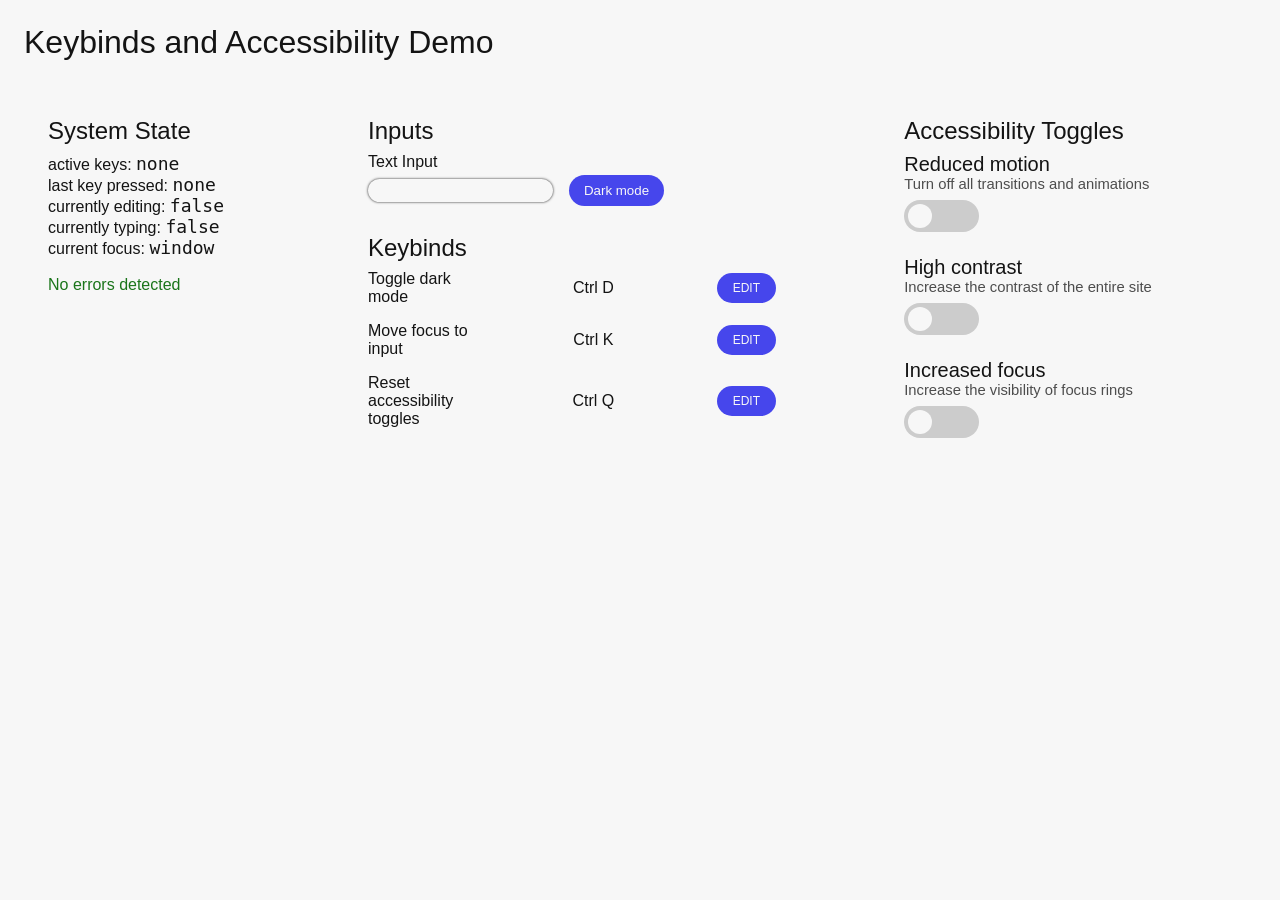
==== src/index.html @ 51f525f6 "fix: use relative paths in html file" ====
<!DOCTYPE html>
<html lang="en">
    <head>
        <meta charset="UTF-8">
        <meta name="viewport" content="width=device-width, initial-scale=1.0">
        <title>Keybinds & Accessibility Demo</title>
        <link rel="stylesheet" href="./style.css" type="text/css">
    </head>
    <body>
        <main>
            <h1>Keybinds and Accessibility Demo</h1>
            <p class="touch-fallback">This demo is intended for keyboard use. On touch devices, keybind editing is disabled.</p>
            <div class="flex-wrapper">
                <div class="col">
                    <section>
                        <header>
                            <h2>System State</h2>
                        </header>
                        <p>active keys: <span class="monospace" id="activeKeys">none</span></p>
                        <p>last key pressed: <span class="monospace" id="lastKey">none</span></p>
                        <p role="alert">currently editing: <span class="monospace" id="editingState">false</span></p>
                        <p>currently typing: <span class="monospace" id="typingState">false</span></p>
                        <p>current focus: <span class="monospace" id="currentFocus">window</span></p>
                        <br>
                        <p class="valid" role="alert"><span id="errorMessage">No errors detected</span></p>
                    </section>
                </div>
                <div class="col">
                    <section>
                        <header>
                            <h2>Inputs</h2>
                        </header>
                        <div class="inputs">
                            <div class="col">
                                <label for="input">Text Input</label>
                                <input type="text" id="input" name="q" spellcheck="false">
                            </div>
                            <button class="dark-mode" id="darkModeBtn">Dark mode</button>
                        </div>
                    </section>
                    <section class="keybinds-section">
                        <header>
                            <h2>Keybinds</h2>
                        </header>
                        <div class="keybind">
                            <p>Toggle dark mode</p>
                            <p aria-live="polite" id="darkModeEditInfo">Ctrl D</p>
                            <button aria-label="edit shortcut" id="darkModeEdit" data-action="darkMode" data-info-id="darkModeEditInfo">EDIT</button>
                        </div>
                        <div class="keybind">
                            <p>Move focus to input</p>
                            <p aria-live="polite" id="moveFocusEditInfo">Ctrl K</p>
                            <button aria-label="edit shortcut" id="moveFocusEdit" data-action="focusSearch" data-info-id="moveFocusEditInfo">EDIT</button>
                        </div>
                        <div class="keybind">
                            <p>Reset accessibility toggles</p>
                            <p aria-live="polite" id="resetAccessibilitySettingsEditInfo">Ctrl Q</p>
                            <button aria-label="edit shortcut" id="resetAccessibilitySettingsEdit" data-action="resetAccessibilitySettings" data-info-id="resetAccessibilitySettingsEditInfo">EDIT</button>
                        </div>
                    </section>
                </div>
                <section class="justify-center">
                    <div>
                        <header>
                            <h2>Accessibility Toggles</h2>
                        </header>
                        <div class="toggle">
                            <p class="toggle-title" id="reducedMotionLabel">Reduced motion</p>
                            <p class="toggle-desc">Turn off all transitions and animations</p>
                            <button class="track" id="reducedMotionToggle" aria-labelledby="reducedMotionLabel" aria-pressed="false">
                                <div class="thumb"></div>
                            </button>
                        </div>
                        <div class="toggle">
                            <p class="toggle-title" id="highContrastLabel">High contrast</p>
                            <p class="toggle-desc">Increase the contrast of the entire site</p>
                            <button class="track" id="highContrastToggle" aria-labelledby="highContrastLabel" aria-pressed="false">
                                <div class="thumb"></div>
                            </button>
                        </div>
                        <div class="toggle">
                            <p class="toggle-title" id="increasedFocusLabel">Increased focus</p>
                            <p class="toggle-desc">Increase the visibility of focus rings</p>
                            <button class="track" id="increasedFocusToggle" aria-labelledby="increasedFocusLabel" aria-pressed="false">
                                <div class="thumb"></div>
                            </button>
                        </div>
                    </div>
                </section>
            </div>
        </main>
        <script src="./script.js"></script>
    </body>
</html>
---- src/style.css ----
:root {
    --decorative-spacing-xs: 4px;
    --decorative-spacing-s: 8px;
    --decorative-spacing-m: 12px;
    --decorative-spacing-l: 16px;
    --decorative-spacing-xl: 24px;
    --semantic-spacing-s: 0.5rem;
    --semantic-spacing-m: 1rem;
    --semantic-spacing-l: 1.5rem;
    --semantic-spacing-xl: 2rem;
    --border-radius-std: 8px;
    --border-radius-large: 16px;
    --bg-default: oklch(97.614% 0.00011 271.152);
    --bg-dark: oklch(84.522% 0.0001 271.152);
    --color-accent: oklch(51.146% 0.24057 273.869);
    --color-accent-active: oklch(40.761% 0.23614 269.415);
    --color-accent-light: oklch(70.177% 0.15825 278.325);
    --text-default: oklch(19.125% 0.00002 271.152);
    --text-secondary: oklch(19.125% 0.00002 271.152/0.75);
    --high-contrast-bg: oklch(100% 0.00011 271.152);
    --high-contrast-text: oklch(0% 0 0);
    --high-contrast-track: oklch(59.987% 0.00007 271.152);
    --high-contrast-thumb: oklch(100% 0.00011 271.152);
    --high-contrast-active-track: oklch(77.389% 0.11513 273.621); 
    --high-contrast-active-thumb: oklch(45.203% 0.3133 264.073);
    --high-contrast-accent: oklch(45.203% 0.3133 264.073);
    --high-contrast-accent-active: oklch(42.938% 0.22799 271.476);
    --high-contrast-accent-light: oklch(56.789% 0.18529 269.164);
    --color-valid: oklch(49.234% 0.15006 142.888);
    --color-error: oklch(52.879% 0.217 29.223);
    --text-xxs: 0.75rem;
    --text-xs: 0.925rem;
    --text-sm: 1.125rem;
    --text-m: 1.25rem;
    --text-l: 1.5rem; 
}

.dark {
    --bg-default: oklch(15.907% 0.00002 271.152);
    --bg-dark: oklch(33.289% 0.00004 271.152);
    --text-default: oklch(95.514% 0.00011 271.152);
    --text-secondary: oklch(84.522% 0.0001 271.152/0.75);
    --color-accent: oklch(65.512% 0.18557 276.939);
    --color-accent-active: oklch(51.205% 0.16342 278.951);
    --color-accent-light: oklch(81.928% 0.05311 274.431);
    --high-contrast-bg: oklch(0% 0 0);
    --high-contrast-text: oklch(100% 0.00011 271.152);
    --high-contrast-track: oklch(75.402% 0.00009 271.152);
    --high-contrast-thumb: oklch(36.002% 0.00004 271.152);
    --high-contrast-active-track: oklch(80.202% 0.09974 273.907); 
    --high-contrast-active-thumb: oklch(37.639% 0.22784 268.253);
    --high-contrast-accent: oklch(80.202% 0.09974 273.907);
    --high-contrast-accent-active: oklch(71.534% 0.15237 281.852);
    --high-contrast-accent-light: oklch(86.483% 0.06654 274.628);
    --color-valid: oklch(85.965% 0.27115 142.776);
    --color-error: oklch(66.066% 0.22581 25.939);
}

* {
    box-sizing: border-box;
}

body {
    margin: 0;
    background-color: var(--bg-default);
    color: var(--text-default);
    font-family: sans-serif, system-ui, -apple-system, BlinkMacSystemFont, 'Segoe UI', Roboto, Oxygen, Ubuntu, Cantarell, 'Open Sans', 'Helvetica Neue';
    transition: background-color 150ms ease, color 150ms ease;
}

main {
    padding: 24px;
    min-height: 100vh;
    display: flex;
    flex-flow: column nowrap;
}

.valid {
    color: var(--color-valid);
}

.invalid {
    color: var(--color-error);
}

h1, h2, p {
    margin: 0;
    font-weight: 400;
}

h1 {
    margin-bottom: var(--semantic-spacing-xl);
}

h2 {
    font-size: var(--text-l);
    margin-bottom: var(--semantic-spacing-s);
}

.touch-fallback {
    display: none;
}

.flex-wrapper {
    display: flex;
    flex-flow: row nowrap;
    flex-grow: 1;
    justify-content: space-evenly;
}

.flex-wrapper > * {
    flex: 3;
    min-width: 12rem;
    padding: var(--decorative-spacing-xl);
}

.flex-wrapper > :first-child {
    flex: 2;
}

.flex-wrapper > :nth-child(2) {
    min-width: 18rem;
}

.justify-center {
    display: flex;
    justify-content: center;
}

.row {
    display: flex;
    flex-flow: row nowrap;
}

.inputs {
    display: flex;
    flex-flow: row wrap;
    align-items: flex-end;
    column-gap: var(--decorative-spacing-l);
}

.col {
    display: flex;
    flex-flow: column nowrap;
}

input {
    background-color: var(--bg-default);
    margin: var(--semantic-spacing-s) 0;
    padding: var(--decorative-spacing-xs) var(--decorative-spacing-s);
    box-shadow: 0 0 2.5px 0 var(--text-default);
    border: none;
    border-radius: var(--border-radius-large);
    transition: background-color 100ms ease-out, box-shadow 100ms ease-in;
    color: var(--text-default);
}

input:focus-visible {
    outline: 1.5px solid var(--text-default);
}

.dark-mode {
    margin: var(--decorative-spacing-xs) 0;
    border-radius: var(--border-radius-large);
    padding: var(--decorative-spacing-s) var(--decorative-spacing-m);
    background-color: var(--color-accent);
    border: none;
    color: var(--bg-default);
    min-width: 95px;
    transition: background-color 100ms ease-out, color 100ms ease-out;
}

.dark-mode:hover, .keybind button:hover {
    background-color: var(--color-accent-light);
}

.dark-mode:active, .keybind button:active {
    background-color: var(--color-accent-active);
}

.toggle {
    margin-bottom: var(--semantic-spacing-m);
}

.toggle-title {
    font-size: var(--text-m);
}

.toggle-desc {
    font-size: var(--text-xs);
    color: var(--text-secondary);
    transition: color 150ms ease;
}

.track {
    position: relative;
    min-width: 75px;
    margin: var(--semantic-spacing-s) 0;
    padding: var(--decorative-spacing-xs) 0;
    border-radius: var(--border-radius-large);
    background-color: var(--bg-dark);
    border: none;
    transition: background-color 150ms ease-out;
}

.track.active {
    background-color: var(--color-accent-light);
}

.thumb {
    position: relative;
    left: var(--decorative-spacing-xs);
    width: 24px;
    height: 24px;
    border-radius: 1000px;
    border-radius: var(--border-radius-large);
    background-color: var(--bg-default);
    transition: background-color 150ms ease-out, left 250ms ease;
}

.active .thumb {
    left: 45px;
    background-color: var(--color-accent);
}

.keybinds-section {
    margin-top: var(--semantic-spacing-l);
}

.keybind {
    display: flex;
    flex-flow: row;
    justify-content: space-between;
    align-items: center;
    gap: var(--decorative-spacing-xl);
    margin-bottom: var(--semantic-spacing-m);
}

.keybind p {
    max-width: 25%;
}

.keybind button {
    border-radius: var(--border-radius-large);
    padding: var(--decorative-spacing-s) var(--decorative-spacing-l);
    background-color: var(--color-accent);
    border: none;
    font-size: var(--text-xxs);
    color: var(--bg-default);
    transition: background-color 100ms ease-out, color 100ms ease-out;
}

body *:disabled, body *:disabled:hover, body *:disabled:active {
    background-color: gray;
    opacity: 0.9;
}

.monospace {
    font-family: monospace;
    font-size: var(--text-sm);
}

body.reduced-motion, body.reduced-motion * {
    transition: none;
}

.high-contrast {
    background-color: var(--high-contrast-bg);
    color: var(--high-contrast-text);
}

.high-contrast .track {
    background-color: var(--high-contrast-track);
}

.high-contrast .track.active {
    background-color: var(--high-contrast-active-track);
}

.high-contrast .thumb {
    background-color: var(--high-contrast-thumb);
}

.high-contrast .active .thumb {
    background-color: var(--high-contrast-active-thumb);
}

.high-contrast .toggle-desc {
    color: var(--high-contrast-text);
}

.high-contrast .dark-mode, .high-contrast .keybind button {
    background-color: var(--high-contrast-accent);
}

.high-contrast .dark-mode:hover, .high-contrast .keybind button:hover {
    background-color: var(--high-contrast-accent-light);
}

.high-contrast .dark-mode:active, .high-contrast .keybind button:active {
    background-color: var(--high-contrast-accent-active);
}

.increased-focus *:focus-visible, 
.increased-focus *:focus {
    outline: 2px solid var(--text-default);
}

@media (max-width: 47rem) {
    .flex-wrapper {
        flex-flow: column nowrap;
    }

    .flex-wrapper > * {
        flex: 3;
        padding: 0;
        margin-bottom: var(--semantic-spacing-xl);
    }

    .keybind p {
        max-width: 15%;
    }

    .justify-center {
        justify-content: flex-start;
    }

    .touch-fallback {
        display: block;
        margin-bottom: var(--semantic-spacing-l);
    }
}
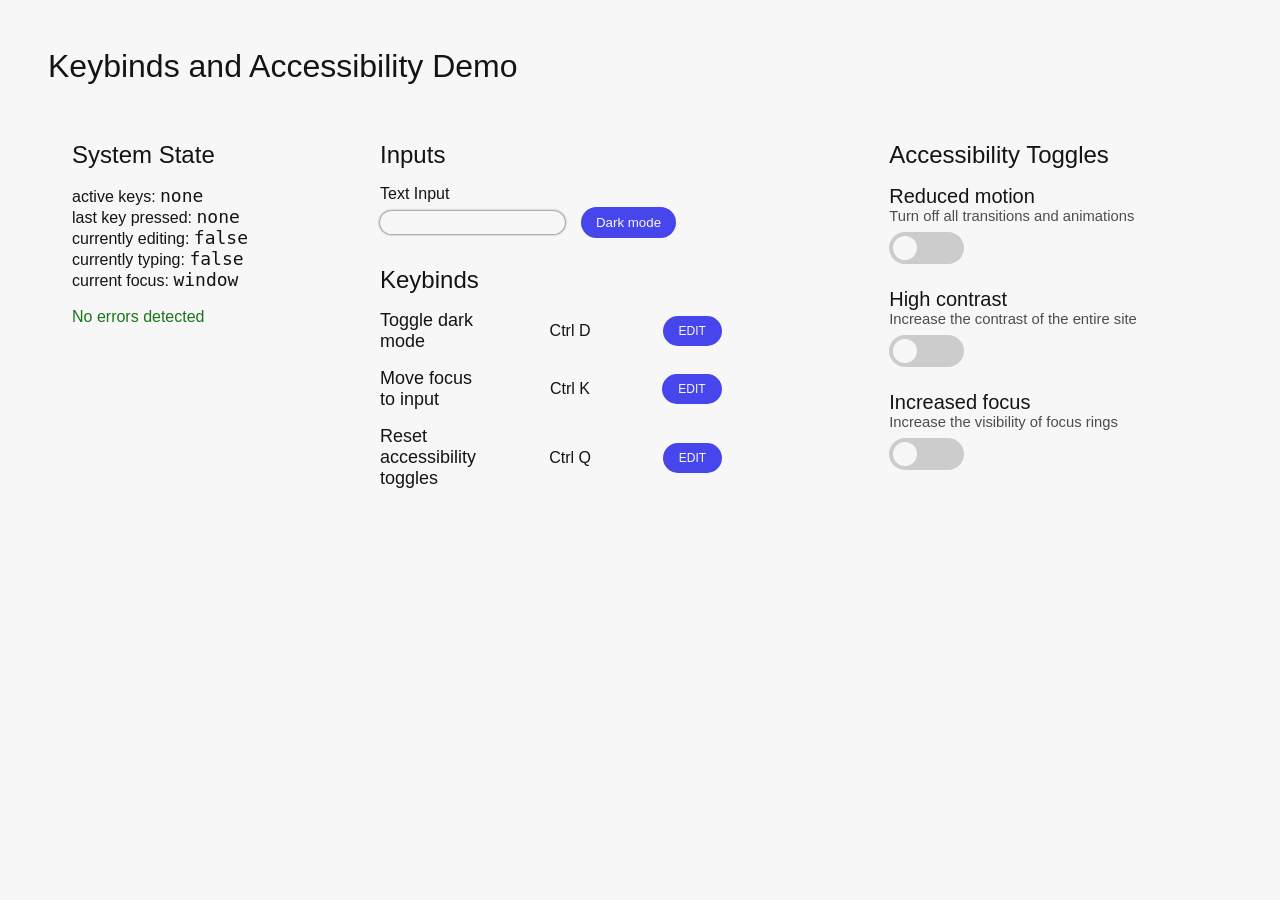
==== commit 9f08a4fa: "style: improve text hierarchy and layout spacing" ====
--- a/src/index.html
+++ b/src/index.html
@@ -43,19 +43,25 @@
                             <h2>Keybinds</h2>
                         </header>
                         <div class="keybind">
-                            <p>Toggle dark mode</p>
-                            <p aria-live="polite" id="darkModeEditInfo">Ctrl D</p>
-                            <button aria-label="edit shortcut" id="darkModeEdit" data-action="darkMode" data-info-id="darkModeEditInfo">EDIT</button>
+                            <p class="keybind-title">Toggle dark mode</p>
+                            <div class="keybind-subgroup">    
+                                <p aria-live="polite" id="darkModeEditInfo">Ctrl D</p>
+                                <button aria-label="edit shortcut" id="darkModeEdit" data-action="darkMode" data-info-id="darkModeEditInfo">EDIT</button>
+                            </div>
                         </div>
                         <div class="keybind">
-                            <p>Move focus to input</p>
-                            <p aria-live="polite" id="moveFocusEditInfo">Ctrl K</p>
-                            <button aria-label="edit shortcut" id="moveFocusEdit" data-action="focusSearch" data-info-id="moveFocusEditInfo">EDIT</button>
+                            <p class="keybind-title">Move focus to input</p>
+                            <div class="keybind-subgroup">
+                                <p aria-live="polite" id="moveFocusEditInfo">Ctrl K</p>
+                                <button aria-label="edit shortcut" id="moveFocusEdit" data-action="focusSearch" data-info-id="moveFocusEditInfo">EDIT</button>
+                            </div>
                         </div>
                         <div class="keybind">
-                            <p>Reset accessibility toggles</p>
-                            <p aria-live="polite" id="resetAccessibilitySettingsEditInfo">Ctrl Q</p>
-                            <button aria-label="edit shortcut" id="resetAccessibilitySettingsEdit" data-action="resetAccessibilitySettings" data-info-id="resetAccessibilitySettingsEditInfo">EDIT</button>
+                            <p class="keybind-title">Reset accessibility toggles</p>
+                            <div class="keybind-subgroup">
+                                <p aria-live="polite" id="resetAccessibilitySettingsEditInfo">Ctrl Q</p>
+                                <button aria-label="edit shortcut" id="resetAccessibilitySettingsEdit" data-action="resetAccessibilitySettings" data-info-id="resetAccessibilitySettingsEditInfo">EDIT</button>
+                            </div>
                         </div>
                     </section>
                 </div>
--- a/src/style.css
+++ b/src/style.css
@@ -69,7 +69,7 @@
 }
 
 main {
-    padding: 24px;
+    padding: 48px;
     min-height: 100vh;
     display: flex;
     flex-flow: column nowrap;
@@ -94,7 +94,7 @@
 
 h2 {
     font-size: var(--text-l);
-    margin-bottom: var(--semantic-spacing-s);
+    margin-bottom: var(--semantic-spacing-m);
 }
 
 .touch-fallback {
@@ -229,11 +229,24 @@
 
 .keybind {
     display: flex;
-    flex-flow: row;
+    flex-flow: row nowrap;
     justify-content: space-between;
     align-items: center;
     gap: var(--decorative-spacing-xl);
     margin-bottom: var(--semantic-spacing-m);
+}
+
+.keybind-subgroup {
+    display: flex;
+    flex-flow: row nowrap;
+    gap: var(--decorative-spacing-xl);
+    width: 75%;
+    justify-content: space-evenly;
+    align-items: center;
+}
+
+.keybind-title {
+    font-size: var(--text-sm);
 }
 
 .keybind p {
@@ -306,7 +319,7 @@
     outline: 2px solid var(--text-default);
 }
 
-@media (max-width: 47rem) {
+@media (max-width: 64rem) {
     .flex-wrapper {
         flex-flow: column nowrap;
     }
@@ -329,4 +342,31 @@
         display: block;
         margin-bottom: var(--semantic-spacing-l);
     }
+
+    .keybind {
+        max-width: 60%;
+    }
+}
+
+@media (max-width: 52rem) {
+    .keybind {
+        align-items: start;
+        flex-flow: column nowrap;
+        max-width: 100%;
+        gap: 0;
+        margin-bottom: var(--semantic-spacing-l);
+    }
+
+    .keybind-title {
+        margin-bottom: var(--semantic-spacing-s);
+    }
+
+    .keybind-subgroup {
+        justify-content: start;
+        gap: 128px;
+    }
+
+    .keybind p {
+        max-width: 100%;
+    }
 }
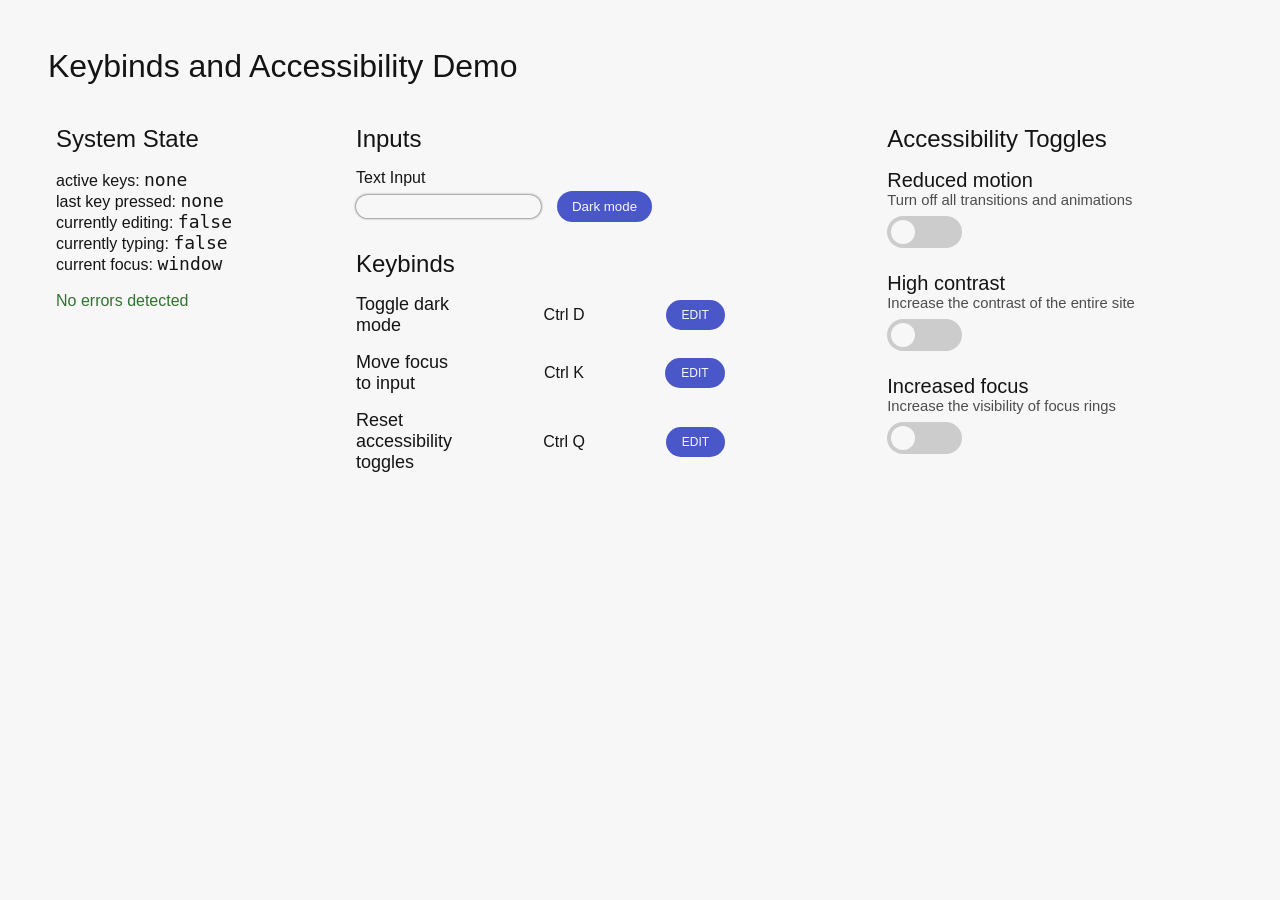
==== commit dc48bee0: "fix: shorten edit a11y toggles edit button name" ====
--- a/src/index.html
+++ b/src/index.html
@@ -59,8 +59,8 @@
                         <div class="keybind">
                             <p class="keybind-title">Reset accessibility toggles</p>
                             <div class="keybind-subgroup">
-                                <p aria-live="polite" id="resetAccessibilitySettingsEditInfo">Ctrl Q</p>
-                                <button aria-label="edit shortcut" id="resetAccessibilitySettingsEdit" data-action="resetAccessibilitySettings" data-info-id="resetAccessibilitySettingsEditInfo">EDIT</button>
+                                <p aria-live="polite" id="resetAllyEditInfo">Ctrl Q</p>
+                                <button aria-label="edit shortcut" id="resetAllyEdit" data-action="resetAlly" data-info-id="resetAllyEditInfo">EDIT</button>
                             </div>
                         </div>
                     </section>
--- a/src/style.css
+++ b/src/style.css
@@ -12,27 +12,27 @@
     --border-radius-large: 16px;
     --bg-default: oklch(97.614% 0.00011 271.152);
     --bg-dark: oklch(84.522% 0.0001 271.152);
-    --color-accent: oklch(51.146% 0.24057 273.869);
-    --color-accent-active: oklch(40.761% 0.23614 269.415);
-    --color-accent-light: oklch(70.177% 0.15825 278.325);
+    --color-accent: oklch(51.146% 0.175 273.5);
+    --color-accent-active: oklch(40.761% 0.172 271.5);
+    --color-accent-light: oklch(70.177% 0.118 274.5);
     --text-default: oklch(19.125% 0.00002 271.152);
     --text-secondary: oklch(19.125% 0.00002 271.152/0.75);
     --high-contrast-bg: oklch(100% 0.00011 271.152);
     --high-contrast-text: oklch(0% 0 0);
     --high-contrast-track: oklch(59.987% 0.00007 271.152);
     --high-contrast-thumb: oklch(100% 0.00011 271.152);
-    --high-contrast-active-track: oklch(77.389% 0.11513 273.621); 
-    --high-contrast-active-thumb: oklch(45.203% 0.3133 264.073);
-    --high-contrast-accent: oklch(45.203% 0.3133 264.073);
-    --high-contrast-accent-active: oklch(42.938% 0.22799 271.476);
-    --high-contrast-accent-light: oklch(56.789% 0.18529 269.164);
-    --color-valid: oklch(49.234% 0.15006 142.888);
-    --color-error: oklch(52.879% 0.217 29.223);
+    --high-contrast-active-track: oklch(77.389% 0.086 273.5);
+    --high-contrast-active-thumb: oklch(45.203% 0.228 272.0);
+    --high-contrast-accent: oklch(45.203% 0.228 272.0);
+    --high-contrast-accent-active: oklch(42.938% 0.172 272.0);
+    --high-contrast-accent-light: oklch(56.789% 0.142 271.5);
+    --color-valid: oklch(49.234% 0.118 142.888);
+    --color-error: oklch(52.879% 0.170 29.223);
     --text-xxs: 0.75rem;
     --text-xs: 0.925rem;
     --text-sm: 1.125rem;
     --text-m: 1.25rem;
-    --text-l: 1.5rem; 
+    --text-l: 1.5rem;
 }
 
 .dark {
@@ -40,20 +40,20 @@
     --bg-dark: oklch(33.289% 0.00004 271.152);
     --text-default: oklch(95.514% 0.00011 271.152);
     --text-secondary: oklch(84.522% 0.0001 271.152/0.75);
-    --color-accent: oklch(65.512% 0.18557 276.939);
-    --color-accent-active: oklch(51.205% 0.16342 278.951);
-    --color-accent-light: oklch(81.928% 0.05311 274.431);
+    --color-accent: oklch(65.512% 0.138 274.5);
+    --color-accent-active: oklch(51.205% 0.122 275.0);
+    --color-accent-light: oklch(81.928% 0.040 273.5);
     --high-contrast-bg: oklch(0% 0 0);
     --high-contrast-text: oklch(100% 0.00011 271.152);
     --high-contrast-track: oklch(75.402% 0.00009 271.152);
     --high-contrast-thumb: oklch(36.002% 0.00004 271.152);
-    --high-contrast-active-track: oklch(80.202% 0.09974 273.907); 
-    --high-contrast-active-thumb: oklch(37.639% 0.22784 268.253);
-    --high-contrast-accent: oklch(80.202% 0.09974 273.907);
-    --high-contrast-accent-active: oklch(71.534% 0.15237 281.852);
-    --high-contrast-accent-light: oklch(86.483% 0.06654 274.628);
-    --color-valid: oklch(85.965% 0.27115 142.776);
-    --color-error: oklch(66.066% 0.22581 25.939);
+    --high-contrast-active-track: oklch(80.202% 0.075 273.5);
+    --high-contrast-active-thumb: oklch(37.639% 0.166 271.0);
+    --high-contrast-accent: oklch(80.202% 0.075 273.5);
+    --high-contrast-accent-active: oklch(71.534% 0.114 273.5);
+    --high-contrast-accent-light: oklch(86.483% 0.050 273.5);
+    --color-valid: oklch(85.965% 0.210 142.776);
+    --color-error: oklch(66.066% 0.175 25.939);
 }
 
 * {
@@ -111,7 +111,7 @@
 .flex-wrapper > * {
     flex: 3;
     min-width: 12rem;
-    padding: var(--decorative-spacing-xl);
+    padding: var(--decorative-spacing-s);
 }
 
 .flex-wrapper > :first-child {
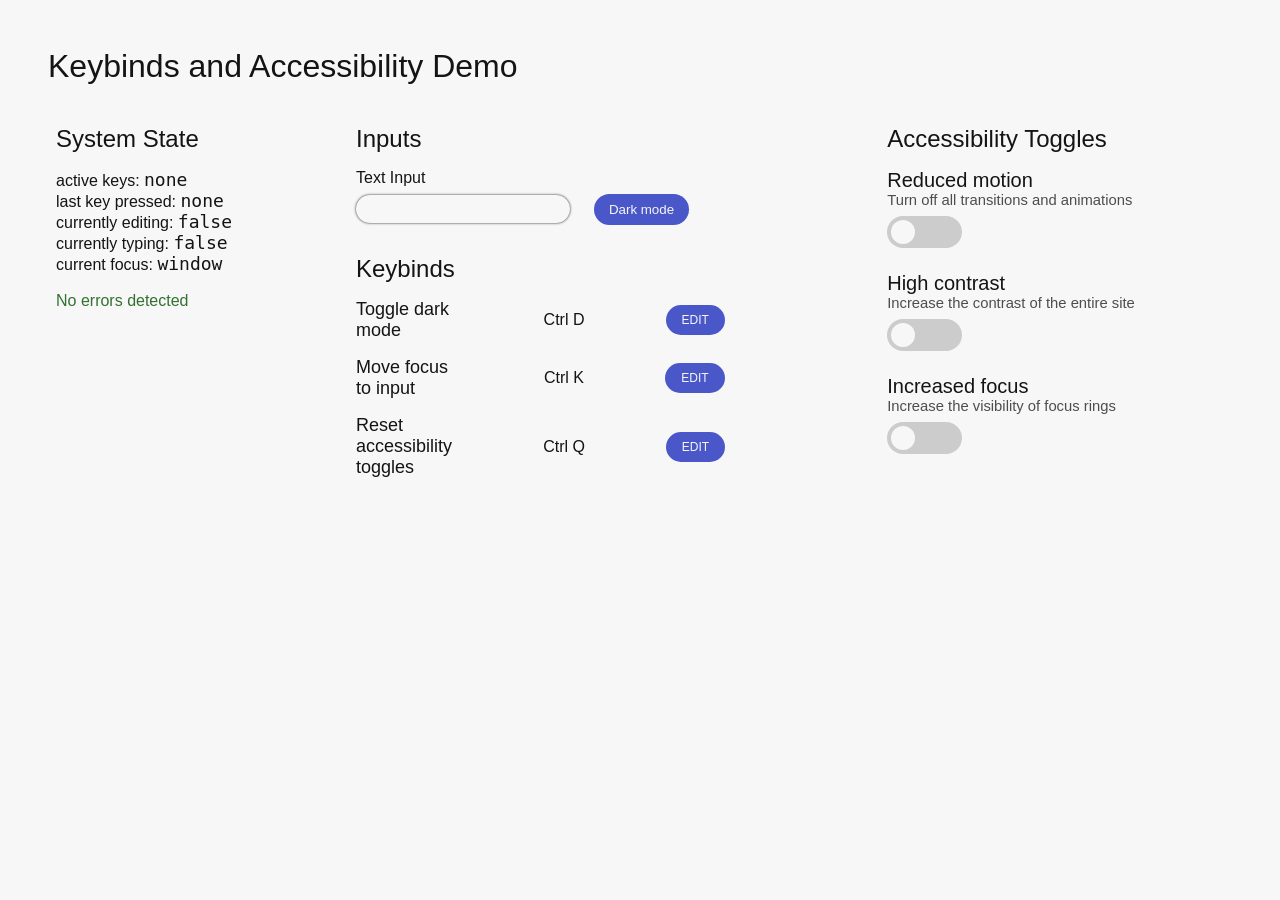
==== commit 3566b3c6: "style: adjust input dimensions and position" ====
--- a/src/index.html
+++ b/src/index.html
@@ -31,11 +31,11 @@
                             <h2>Inputs</h2>
                         </header>
                         <div class="inputs">
-                            <div class="col">
-                                <label for="input">Text Input</label>
-                                <input type="text" id="input" name="q" spellcheck="false">
+                            <label for="input">Text Input</label>
+                            <div class="row items-center">
+                                <input type="text" id="input" name="q" spellcheck="false">    
+                                <button class="dark-mode" id="darkModeBtn">Dark mode</button>
                             </div>
-                            <button class="dark-mode" id="darkModeBtn">Dark mode</button>
                         </div>
                     </section>
                     <section class="keybinds-section">
--- a/src/style.css
+++ b/src/style.css
@@ -132,10 +132,14 @@
     flex-flow: row nowrap;
 }
 
+.items-center {
+    align-items: center;
+    gap: var(--decorative-spacing-xl)
+}
+
 .inputs {
     display: flex;
-    flex-flow: row wrap;
-    align-items: flex-end;
+    flex-flow: column nowrap;
     column-gap: var(--decorative-spacing-l);
 }
 
@@ -147,12 +151,13 @@
 input {
     background-color: var(--bg-default);
     margin: var(--semantic-spacing-s) 0;
-    padding: var(--decorative-spacing-xs) var(--decorative-spacing-s);
+    padding: 6px var(--decorative-spacing-m);
     box-shadow: 0 0 2.5px 0 var(--text-default);
     border: none;
     border-radius: var(--border-radius-large);
     transition: background-color 100ms ease-out, box-shadow 100ms ease-in;
     color: var(--text-default);
+    font-size: var(--text-xs);
 }
 
 input:focus-visible {
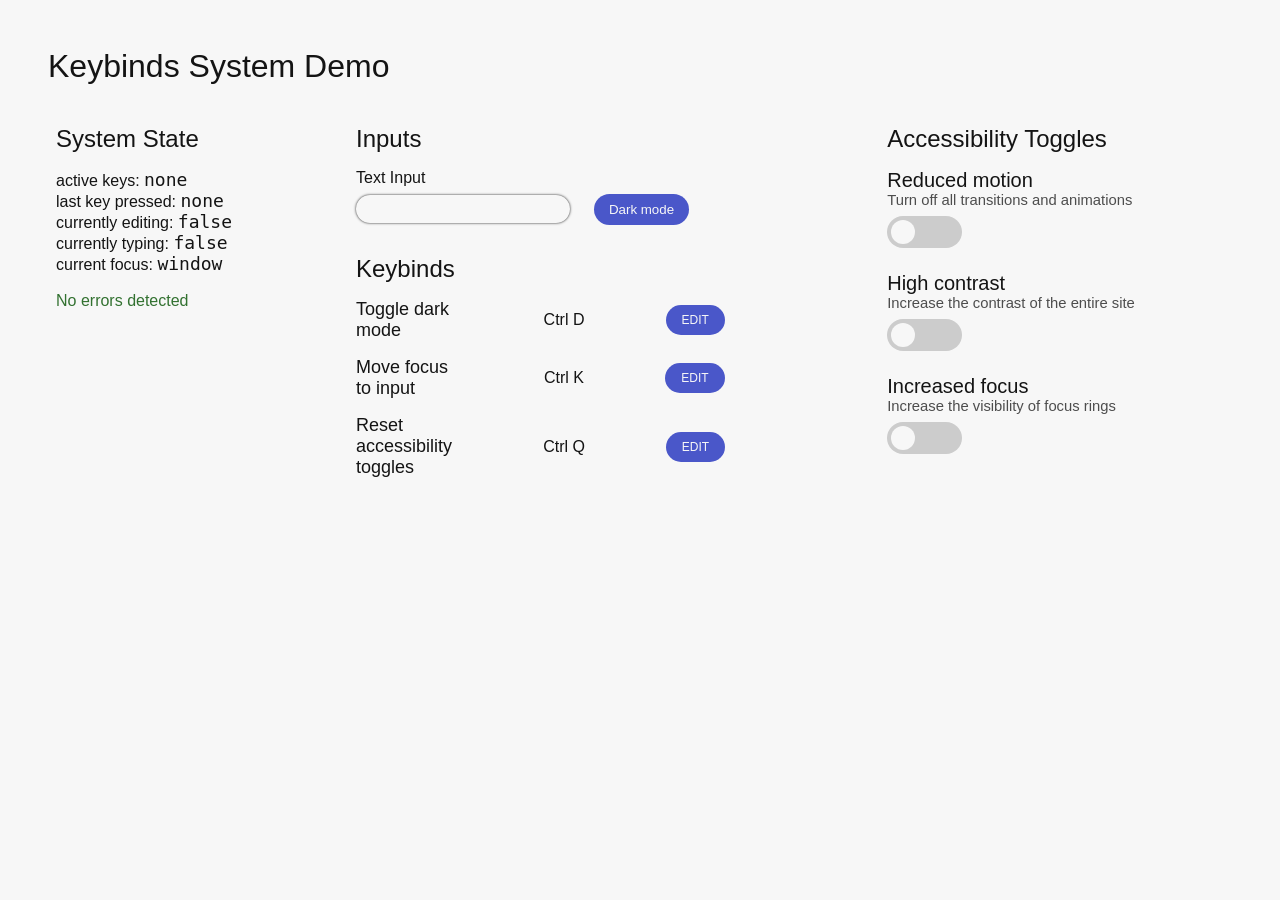
==== commit e3e68536: "fix: make title consistent" ====
--- a/src/index.html
+++ b/src/index.html
@@ -3,12 +3,15 @@
     <head>
         <meta charset="UTF-8">
         <meta name="viewport" content="width=device-width, initial-scale=1.0">
-        <title>Keybinds & Accessibility Demo</title>
+        <link rel="icon" href="./icons/favicon.ico" type="image/x-icon">
+        <link rel="icon" href="./icons/favicon.svg" type="image/svg+xml">
+        <link rel="apple-touch-icon" href="./icons/favicon.png">
+        <title>Keybinds System Demo</title>
         <link rel="stylesheet" href="./style.css" type="text/css">
     </head>
     <body>
         <main>
-            <h1>Keybinds and Accessibility Demo</h1>
+            <h1>Keybinds System Demo</h1>
             <p class="touch-fallback">This demo is intended for keyboard use. On touch devices, keybind editing is disabled.</p>
             <div class="flex-wrapper">
                 <div class="col">
--- a/src/style.css
+++ b/src/style.css
@@ -362,6 +362,12 @@
         margin-bottom: var(--semantic-spacing-l);
     }
 
+    .inputs > div.row {
+        flex-flow: column nowrap;
+        align-items: start;
+        gap: var(--decorative-spacing-s);
+    }
+
     .keybind-title {
         margin-bottom: var(--semantic-spacing-s);
     }
